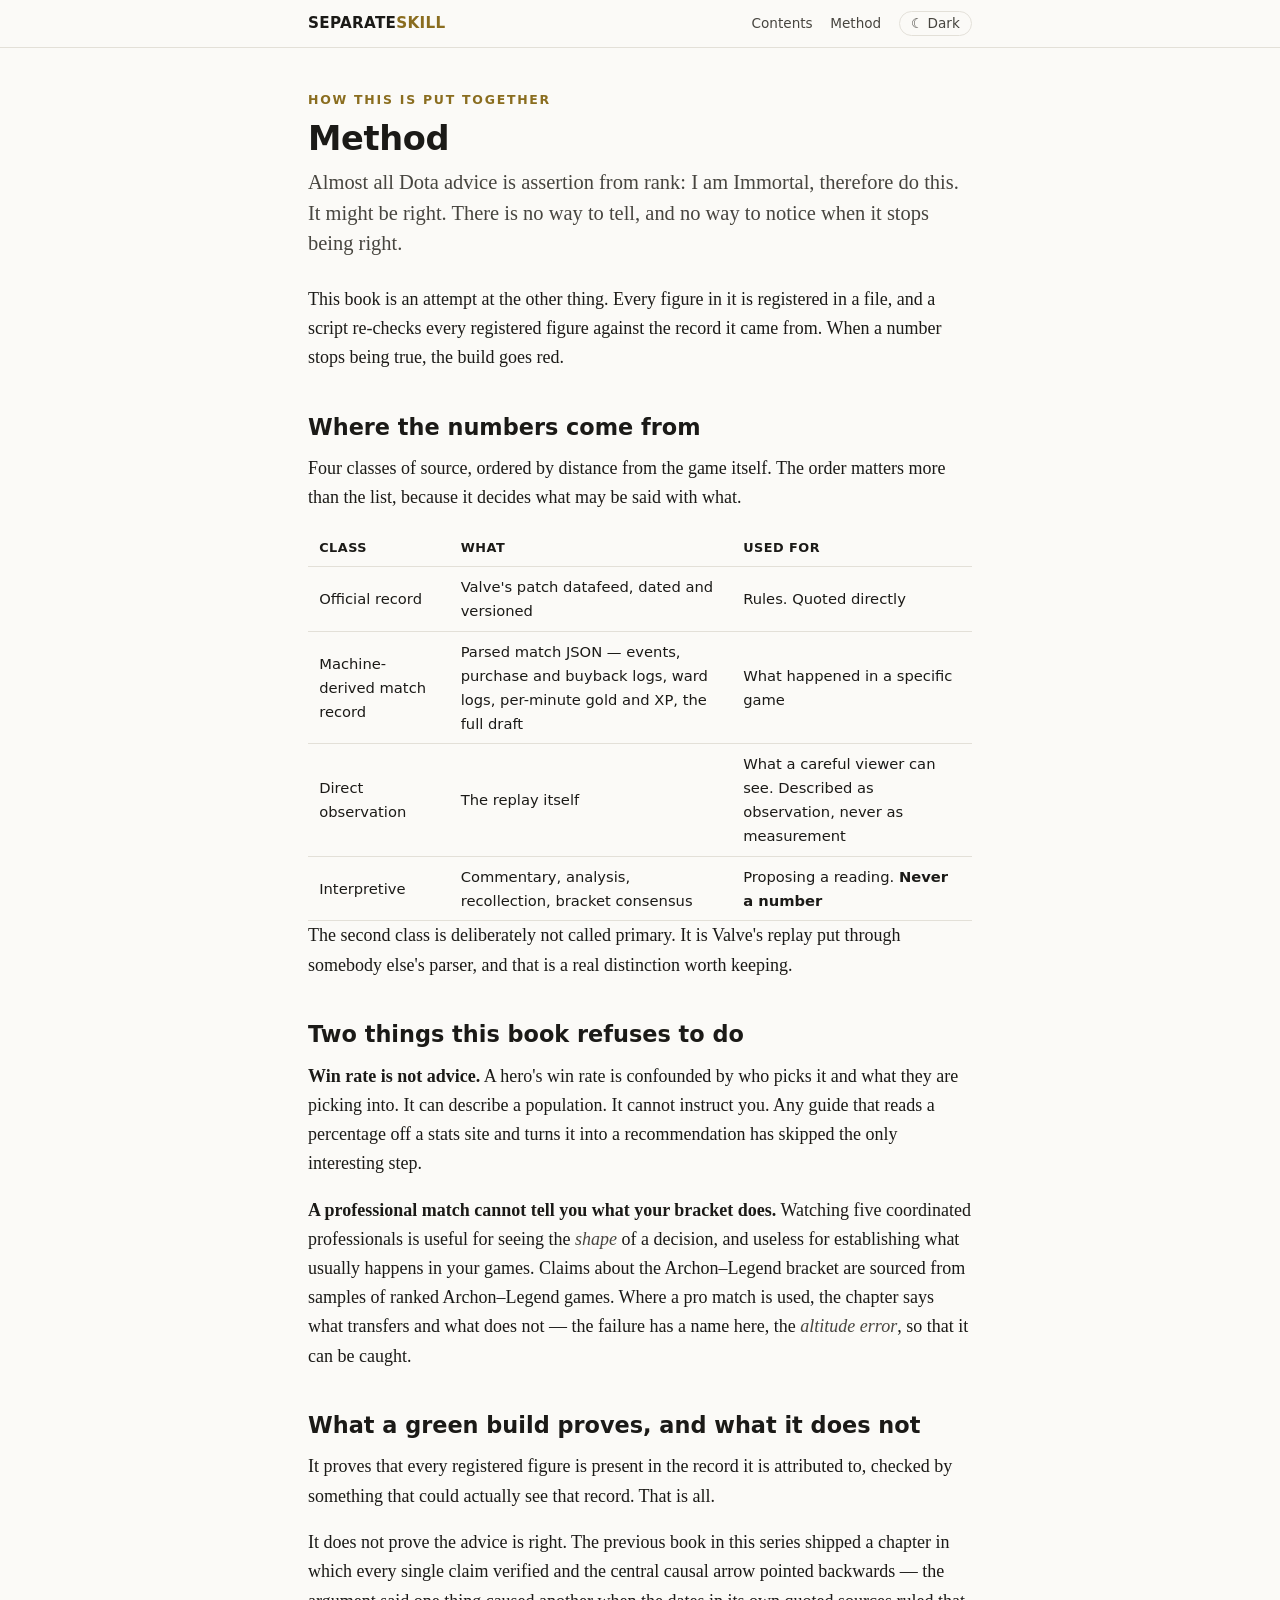
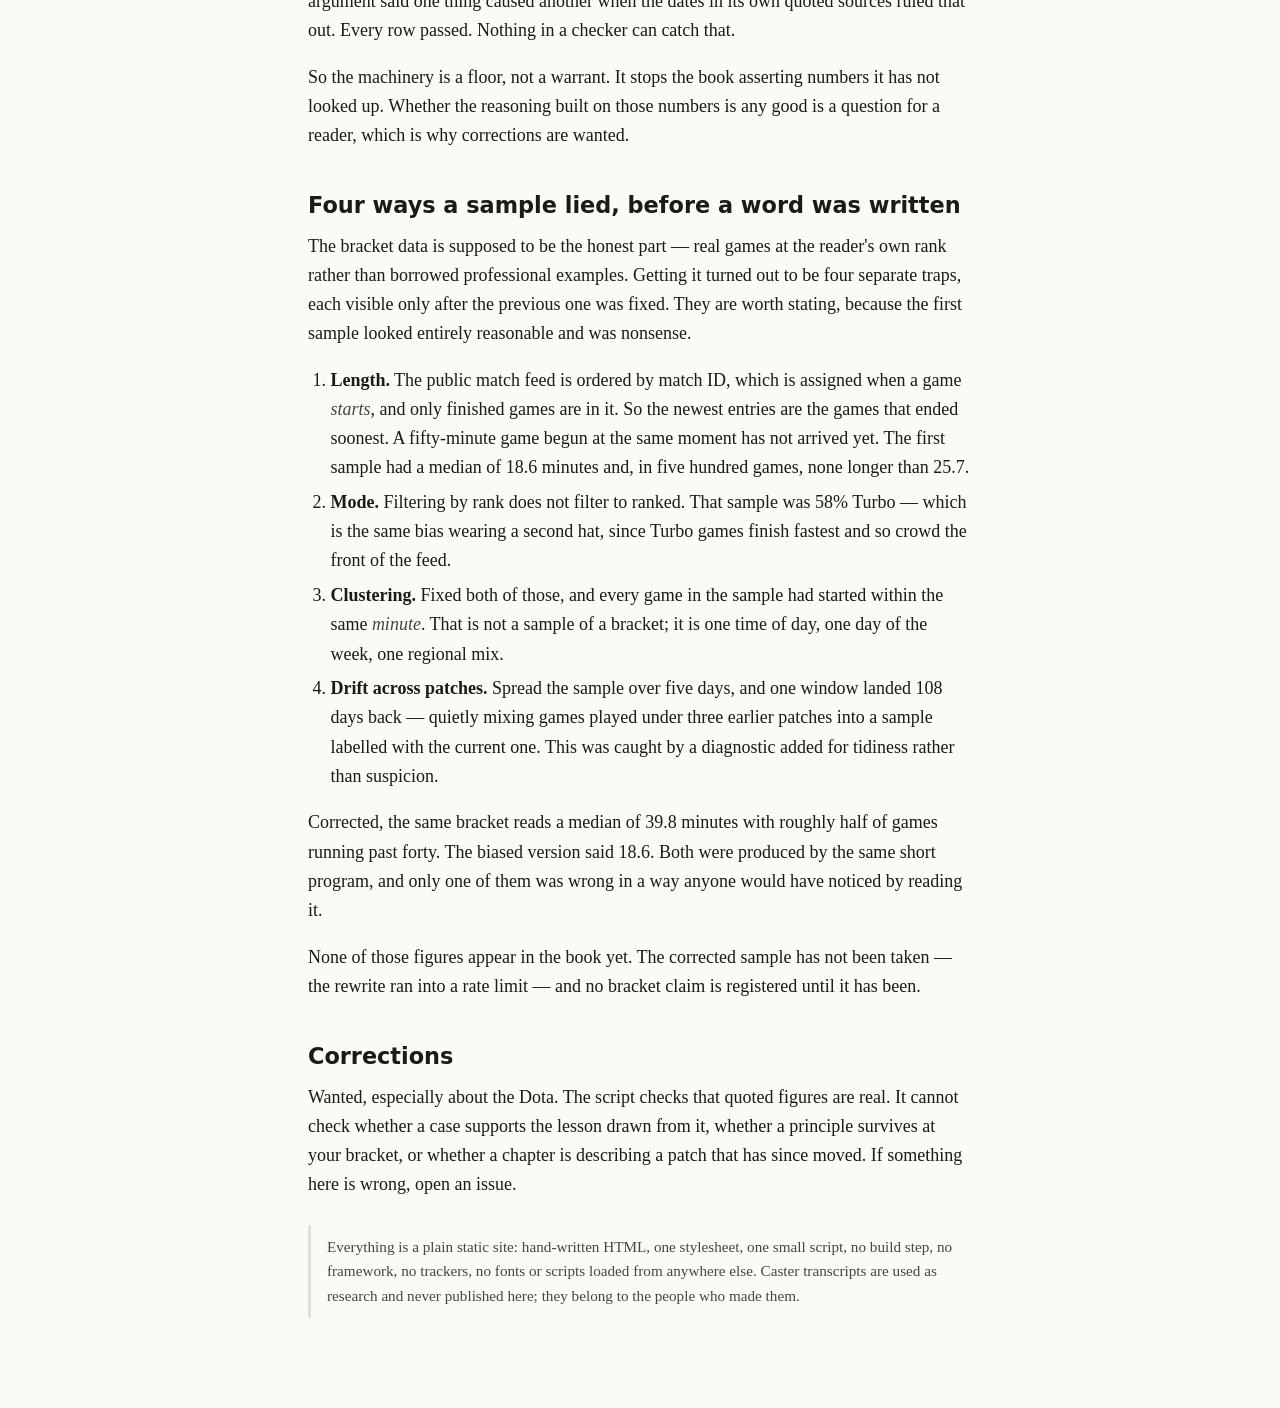
==== docs/about.html @ 22337fcd "The third checker, the site, and four ways a sample lied checks/data.py completes the verification s" ====
<!doctype html>
<html lang="en">
<meta charset="utf-8">
<meta name="viewport" content="width=device-width, initial-scale=1">
<title>Method — Winning Is a Separate Skill</title>
<meta name="description" content="How this Dota 2 book is sourced and checked: match IDs, Valve's structured patch notes, bracket samples, and a verification script that fails the build. Including what a green build does not prove.">
<script>try{var t=localStorage.getItem("separate-skill-theme");if(t)document.documentElement.setAttribute("data-theme",t);}catch(e){}</script>
<link rel="stylesheet" href="static/style.css">
<script defer src="static/theme.js"></script>

<a class="skip" href="#content">Skip to content</a>
<header class="site-header">
  <div class="wrap">
    <a class="brand" href="index.html">Separate<span>Skill</span></a>
    <nav class="site-nav">
      <a href="index.html">Contents</a>
      <a href="about.html">Method</a>
      <button class="theme-toggle" type="button">☾ Dark</button>
    </nav>
  </div>
</header>

<main id="content">
  <div class="wrap">
    <p class="kicker">How this is put together</p>
    <h1>Method</h1>
    <p class="lede">Almost all Dota advice is assertion from rank: I am Immortal, therefore do this.
      It might be right. There is no way to tell, and no way to notice when it stops being right.</p>

    <p>This book is an attempt at the other thing. Every figure in it is registered in a file, and a
      script re-checks every registered figure against the record it came from. When a number stops
      being true, the build goes red.</p>

    <h2>Where the numbers come from</h2>

    <p>Four classes of source, ordered by distance from the game itself. The order matters more than
      the list, because it decides what may be said with what.</p>

    <table>
      <thead><tr><th>Class</th><th>What</th><th>Used for</th></tr></thead>
      <tbody>
        <tr><td>Official record</td><td>Valve's patch datafeed, dated and versioned</td><td>Rules. Quoted directly</td></tr>
        <tr><td>Machine-derived match record</td><td>Parsed match JSON — events, purchase and buyback logs, ward logs, per-minute gold and XP, the full draft</td><td>What happened in a specific game</td></tr>
        <tr><td>Direct observation</td><td>The replay itself</td><td>What a careful viewer can see. Described as observation, never as measurement</td></tr>
        <tr><td>Interpretive</td><td>Commentary, analysis, recollection, bracket consensus</td><td>Proposing a reading. <strong>Never a number</strong></td></tr>
      </tbody>
    </table>

    <p>The second class is deliberately not called primary. It is Valve's replay put through somebody
      else's parser, and that is a real distinction worth keeping.</p>

    <h2>Two things this book refuses to do</h2>

    <p><strong>Win rate is not advice.</strong> A hero's win rate is confounded by who picks it and
      what they are picking into. It can describe a population. It cannot instruct you. Any guide
      that reads a percentage off a stats site and turns it into a recommendation has skipped the
      only interesting step.</p>

    <p><strong>A professional match cannot tell you what your bracket does.</strong> Watching five
      coordinated professionals is useful for seeing the <em>shape</em> of a decision, and useless for
      establishing what usually happens in your games. Claims about the Archon–Legend bracket are
      sourced from samples of ranked Archon–Legend games. Where a pro match is used, the chapter says
      what transfers and what does not — the failure has a name here, the <em>altitude error</em>, so
      that it can be caught.</p>

    <h2>What a green build proves, and what it does not</h2>

    <p>It proves that every registered figure is present in the record it is attributed to, checked
      by something that could actually see that record. That is all.</p>

    <p>It does not prove the advice is right. The previous book in this series shipped a chapter in
      which every single claim verified and the central causal arrow pointed backwards — the argument
      said one thing caused another when the dates in its own quoted sources ruled that out. Every
      row passed. Nothing in a checker can catch that.</p>

    <p>So the machinery is a floor, not a warrant. It stops the book asserting numbers it has not
      looked up. Whether the reasoning built on those numbers is any good is a question for a reader,
      which is why corrections are wanted.</p>

    <h2>Four ways a sample lied, before a word was written</h2>

    <p>The bracket data is supposed to be the honest part — real games at the reader's own rank rather
      than borrowed professional examples. Getting it turned out to be four separate traps, each
      visible only after the previous one was fixed. They are worth stating, because the first sample
      looked entirely reasonable and was nonsense.</p>

    <ol>
      <li><strong>Length.</strong> The public match feed is ordered by match ID, which is assigned when
        a game <em>starts</em>, and only finished games are in it. So the newest entries are the games
        that ended soonest. A fifty-minute game begun at the same moment has not arrived yet. The
        first sample had a median of 18.6 minutes and, in five hundred games, none longer than 25.7.</li>
      <li><strong>Mode.</strong> Filtering by rank does not filter to ranked. That sample was 58%
        Turbo — which is the same bias wearing a second hat, since Turbo games finish fastest and so
        crowd the front of the feed.</li>
      <li><strong>Clustering.</strong> Fixed both of those, and every game in the sample had started
        within the same <em>minute</em>. That is not a sample of a bracket; it is one time of day, one
        day of the week, one regional mix.</li>
      <li><strong>Drift across patches.</strong> Spread the sample over five days, and one window
        landed 108 days back — quietly mixing games played under three earlier patches into a sample
        labelled with the current one. This was caught by a diagnostic added for tidiness rather than
        suspicion.</li>
    </ol>

    <p>Corrected, the same bracket reads a median of 39.8 minutes with roughly half of games running
      past forty. The biased version said 18.6. Both were produced by the same short program, and only
      one of them was wrong in a way anyone would have noticed by reading it.</p>

    <p>None of those figures appear in the book yet. The corrected sample has not been taken —
      the rewrite ran into a rate limit — and no bracket claim is registered until it has been.</p>

    <h2>Corrections</h2>

    <p>Wanted, especially about the Dota. The script checks that quoted figures are real. It cannot
      check whether a case supports the lesson drawn from it, whether a principle survives at your
      bracket, or whether a chapter is describing a patch that has since moved. If something here is
      wrong, open an issue.</p>

    <p class="note">Everything is a plain static site: hand-written HTML, one stylesheet, one small
      script, no build step, no framework, no trackers, no fonts or scripts loaded from anywhere else.
      Caster transcripts are used as research and never published here; they belong to the people who
      made them.</p>
  </div>
</main>
</html>
---- docs/static/style.css ----
/* ============================================================
   Winning Is a Separate Skill — shared stylesheet
   Plain CSS, light/dark themes, print-friendly.
   Sixth in the series: same skeleton as The Quantum Quartet,
   The Bridge, No Such Form, The Going Concern and DutchABC.
   No KaTeX — no mathematics here either. The budget goes to
   evidence components instead: match timelines, figure strips,
   inversion blocks, and the replay pointer that ends every
   chapter. The accent is gold, because gold is what most of
   this book is actually about.
   ============================================================ */

:root {
  /* light theme (default) */
  --bg:            #fbfaf7;
  --bg-raised:     #ffffff;
  --ink:           #1b1a17;
  --ink-soft:      #47453f;
  --ink-faint:     #78756c;
  --rule:          #e3e0d8;
  --accent:        #8a6d1f;   /* gold — the resource the book is mostly about */
  --accent-soft:   #b09a5e;
  --link:          #7a5f18;
  --link-hover:    #4f3d0f;
  --known:         #2f6048;   /* what you already have; a correct parse */
  --trap:          #9c4221;   /* the wrong parse; the failure mode */
  --paper:         #f6f3ea;   /* the raised block behind a situation */
  --code-bg:       #f1efe8;
  --max:           44rem;
  --serif: "Iowan Old Style", "Palatino Linotype", Palatino, "Book Antiqua", Georgia, serif;
  --sans:  system-ui, -apple-system, "Segoe UI", Roboto, Helvetica, Arial, sans-serif;
  --mono:  ui-monospace, "SF Mono", "Cascadia Code", "Fira Code", Menlo, Consolas, monospace;
}

@media (prefers-color-scheme: dark) {
  :root {
    --bg:          #15161a;
    --bg-raised:   #1d1f24;
    --ink:         #eae8e2;
    --ink-soft:    #c1bfb7;
    --ink-faint:   #8d8b83;
    --rule:        #32343a;
    --accent:      #d9bd6a;
    --accent-soft: #a89050;
    --link:        #e0c67a;
    --link-hover:  #f0dfa8;
    --known:       #7cc0a0;
    --trap:        #e0a07c;
    --paper:       #22242a;
    --code-bg:     #24262b;
  }
}

/* explicit toggle wins over OS preference in both directions */
:root[data-theme="light"] {
  --bg:#fbfaf7; --bg-raised:#ffffff; --ink:#1b1a17; --ink-soft:#47453f;
  --ink-faint:#78756c; --rule:#e3e0d8; --accent:#8a6d1f; --accent-soft:#b09a5e;
  --link:#7a5f18; --link-hover:#4f3d0f; --known:#2f6048; --trap:#9c4221;
  --paper:#f6f3ea; --code-bg:#f1efe8;
}
:root[data-theme="dark"] {
  --bg:#15161a; --bg-raised:#1d1f24; --ink:#eae8e2; --ink-soft:#c1bfb7;
  --ink-faint:#8d8b83; --rule:#32343a; --accent:#d9bd6a; --accent-soft:#a89050;
  --link:#e0c67a; --link-hover:#f0dfa8; --known:#7cc0a0; --trap:#e0a07c;
  --paper:#22242a; --code-bg:#24262b;
}

* { box-sizing: border-box; }

html { -webkit-text-size-adjust: 100%; }

body {
  margin: 0;
  background: var(--bg);
  color: var(--ink);
  font-family: var(--serif);
  font-size: 1.125rem;
  line-height: 1.62;
  text-rendering: optimizeLegibility;
  -webkit-font-smoothing: antialiased;
}

/* ---- layout ---- */
.wrap { max-width: var(--max); margin: 0 auto; padding: 0 1.25rem; }

.site-header {
  border-bottom: 1px solid var(--rule);
  background: color-mix(in srgb, var(--bg) 88%, transparent);
  position: sticky; top: 0; z-index: 10;
  backdrop-filter: saturate(1.4) blur(6px);
}
.site-header .wrap {
  display: flex; align-items: center; gap: 1rem;
  padding-top: .7rem; padding-bottom: .7rem;
}
.brand {
  font-family: var(--sans);
  font-weight: 700; letter-spacing: .02em;
  font-size: .95rem; text-transform: uppercase;
  color: var(--ink); text-decoration: none; white-space: nowrap;
}
.brand span { color: var(--accent); }
.site-nav { margin-left: auto; display: flex; align-items: center; gap: 1.1rem; }
.site-nav a { font-family: var(--sans); font-size: .85rem; color: var(--ink-soft); text-decoration: none; }
.site-nav a:hover { color: var(--link-hover); }

.theme-toggle {
  font-family: var(--sans); font-size: .85rem;
  background: transparent; border: 1px solid var(--rule);
  color: var(--ink-soft); border-radius: 999px;
  padding: .28rem .7rem; cursor: pointer; line-height: 1;
}
.theme-toggle:hover { border-color: var(--accent-soft); color: var(--ink); }

/* Skip link: off-screen until focused, then a real, visible target. Not
   display:none and not width:0 — both remove it from the focus order, which
   defeats the point. The site header is sticky, so this sits above it. */
.skip {
  position: absolute; left: .75rem; top: -3rem; z-index: 20;
  padding: .5rem .9rem; border-radius: 0 0 7px 7px;
  background: var(--accent); color: var(--bg);
  font-family: var(--sans); font-size: .85rem; text-decoration: none;
  transition: top .12s ease-in;
}
.skip:focus { top: 0; color: var(--bg); outline: 2px solid var(--ink); }

main { padding: 2.6rem 0 4rem; }

/* A visible focus ring everywhere, since the skip link only helps if what it
   lands on can then be navigated. */
a:focus-visible, button:focus-visible, summary:focus-visible {
  outline: 2px solid var(--accent); outline-offset: 2px; border-radius: 3px;
}

/* ---- typography ---- */
h1, h2, h3 { font-family: var(--sans); line-height: 1.22; color: var(--ink); }
h1 { font-size: 2.1rem; font-weight: 800; letter-spacing: -.01em; margin: 0 0 .4rem; }
h2 { font-size: 1.4rem; font-weight: 700; margin: 2.6rem 0 .8rem; }
h3 { font-size: 1.08rem; font-weight: 700; margin: 1.8rem 0 .5rem; }

p { margin: 0 0 1.1rem; }
a { color: var(--link); text-decoration: underline; text-underline-offset: 2px; text-decoration-thickness: .5px; }
a:hover { color: var(--link-hover); }

strong { color: var(--ink); }
em { color: var(--ink-soft); }

ul, ol { margin: 0 0 1.1rem; padding-left: 1.4rem; }
li { margin-bottom: .35rem; }

blockquote {
  margin: 1.4rem 0; padding: .2rem 0 .2rem 1.2rem;
  border-left: 3px solid var(--accent-soft);
  color: var(--ink-soft); font-style: italic;
}

code, kbd {
  font-family: var(--mono);
  font-size: .86em; background: var(--code-bg); padding: .1em .38em; border-radius: 4px;
}
pre { background: var(--code-bg); padding: 1rem 1.1rem; border-radius: 8px; overflow-x: auto; line-height: 1.5; }
pre code { background: none; padding: 0; font-size: .8rem; }

hr { border: none; border-top: 1px solid var(--rule); margin: 2.4rem 0; }

table { border-collapse: collapse; width: 100%; font-family: var(--sans); font-size: .92rem; }
.table-scroll { overflow-x: auto; margin: 1.4rem 0; }
th, td { text-align: left; padding: .5rem .7rem; border-bottom: 1px solid var(--rule); }
th { font-weight: 700; color: var(--ink); font-size: .8rem; letter-spacing: .04em; text-transform: uppercase; }

/* ---- eyebrow / kicker ---- */
.kicker {
  font-family: var(--sans); font-size: .78rem; font-weight: 700;
  letter-spacing: .14em; text-transform: uppercase; color: var(--accent);
  margin: 0 0 .6rem;
}
.lede { font-size: 1.28rem; line-height: 1.5; color: var(--ink-soft); margin: 0 0 1.6rem; }

/* ============================================================
   Winning Is a Separate Skill — book components
   Added on top of the shared skeleton. The chapter blocks below
   are declared before any chapter exists, because the template
   in CONTEXT.md 3 is fixed and the markup should not be invented
   per chapter by whoever happens to be drafting.
   ============================================================ */

/* An aside that qualifies rather than decorates: what is not yet
   written, what a check does not prove, what is owed. */
.note {
  border-left: 3px solid var(--rule);
  padding: 0.6rem 0 0.6rem 1rem;
  margin: 1.6rem 0;
  color: var(--ink-soft);
  font-size: 0.95rem;
}

/* Contents entries carry no links while the chapters do not exist.
   Unlinked entries are set quieter than linked ones so the page
   cannot be mistaken for a book that is finished. */
ol.toc { margin: 0.4rem 0 1.8rem 1.4rem; }
ol.toc li { margin: 0.3rem 0; color: var(--ink-soft); }
ol.toc li a { color: var(--link); }
.tag {
  font-family: var(--sans);
  font-size: 0.72rem;
  letter-spacing: 0.04em;
  text-transform: uppercase;
  color: var(--accent);
  border: 1px solid var(--accent-soft);
  border-radius: 2px;
  padding: 0.05rem 0.35rem;
  margin-left: 0.45rem;
  white-space: nowrap;
}

/* --- the four moves, and the blocks that follow them --- */

.situation {                      /* move 1: where you are, in the second person */
  background: var(--paper);
  border-left: 3px solid var(--accent);
  padding: 1rem 1.2rem;
  margin: 1.8rem 0;
}
.case {                           /* move 2: the named, replay-verifiable match */
  border: 1px solid var(--rule);
  border-left: 3px solid var(--known);
  padding: 1rem 1.2rem;
  margin: 1.8rem 0;
  background: var(--bg-raised);
}
.case-head { font-family: var(--sans); font-size: 0.85rem; color: var(--ink-faint); }
.case-head .who { color: var(--ink); font-weight: 600; }

.figures { display: flex; flex-wrap: wrap; gap: 1.2rem; margin: 0.9rem 0 0.2rem; }
.figures .k { display: block; font-family: var(--sans); font-size: 0.72rem;
              text-transform: uppercase; letter-spacing: 0.04em; color: var(--ink-faint); }
.figures .v { font-family: var(--mono); font-size: 1.05rem; color: var(--ink); }

.nextgame {                       /* move 4: solo-actionable, no hedging verbs */
  border: 1px solid var(--accent-soft);
  padding: 1rem 1.2rem;
  margin: 1.8rem 0;
}
.aftergame {                      /* move 5: the review loop, with a pass mark set in advance */
  border: 1px dashed var(--accent-soft);
  padding: 1rem 1.2rem;
  margin: 1.8rem 0;
}

.boundary {                       /* required: where the advice stops applying */
  border-left: 3px solid var(--trap);
  padding: 0.7rem 0 0.7rem 1rem;
  margin: 1.8rem 0;
}
.inversion {                      /* earned, never required: same action, opposite result by bracket */
  border: 1px solid var(--trap);
  padding: 1rem 1.2rem;
  margin: 1.8rem 0;
}
.owed {                           /* an honest outcome: no inversion found, and what one would look like */
  border: 1px dashed var(--trap);
  padding: 0.7rem 1rem;
  margin: 1.8rem 0;
  color: var(--ink-soft);
  font-size: 0.95rem;
}

.replay {                         /* the match ID and timestamps, so the reader can go and look */
  font-family: var(--mono);
  font-size: 0.9rem;
  background: var(--code-bg);
  padding: 0.9rem 1.1rem;
  margin: 1.8rem 0;
  overflow-x: auto;
}

/* Event timelines are wide and must scroll inside themselves rather than
   making the page scroll sideways on a phone. */
.timeline { overflow-x: auto; margin: 1.4rem 0; }
.timeline table { font-family: var(--mono); font-size: 0.85rem; white-space: nowrap; }
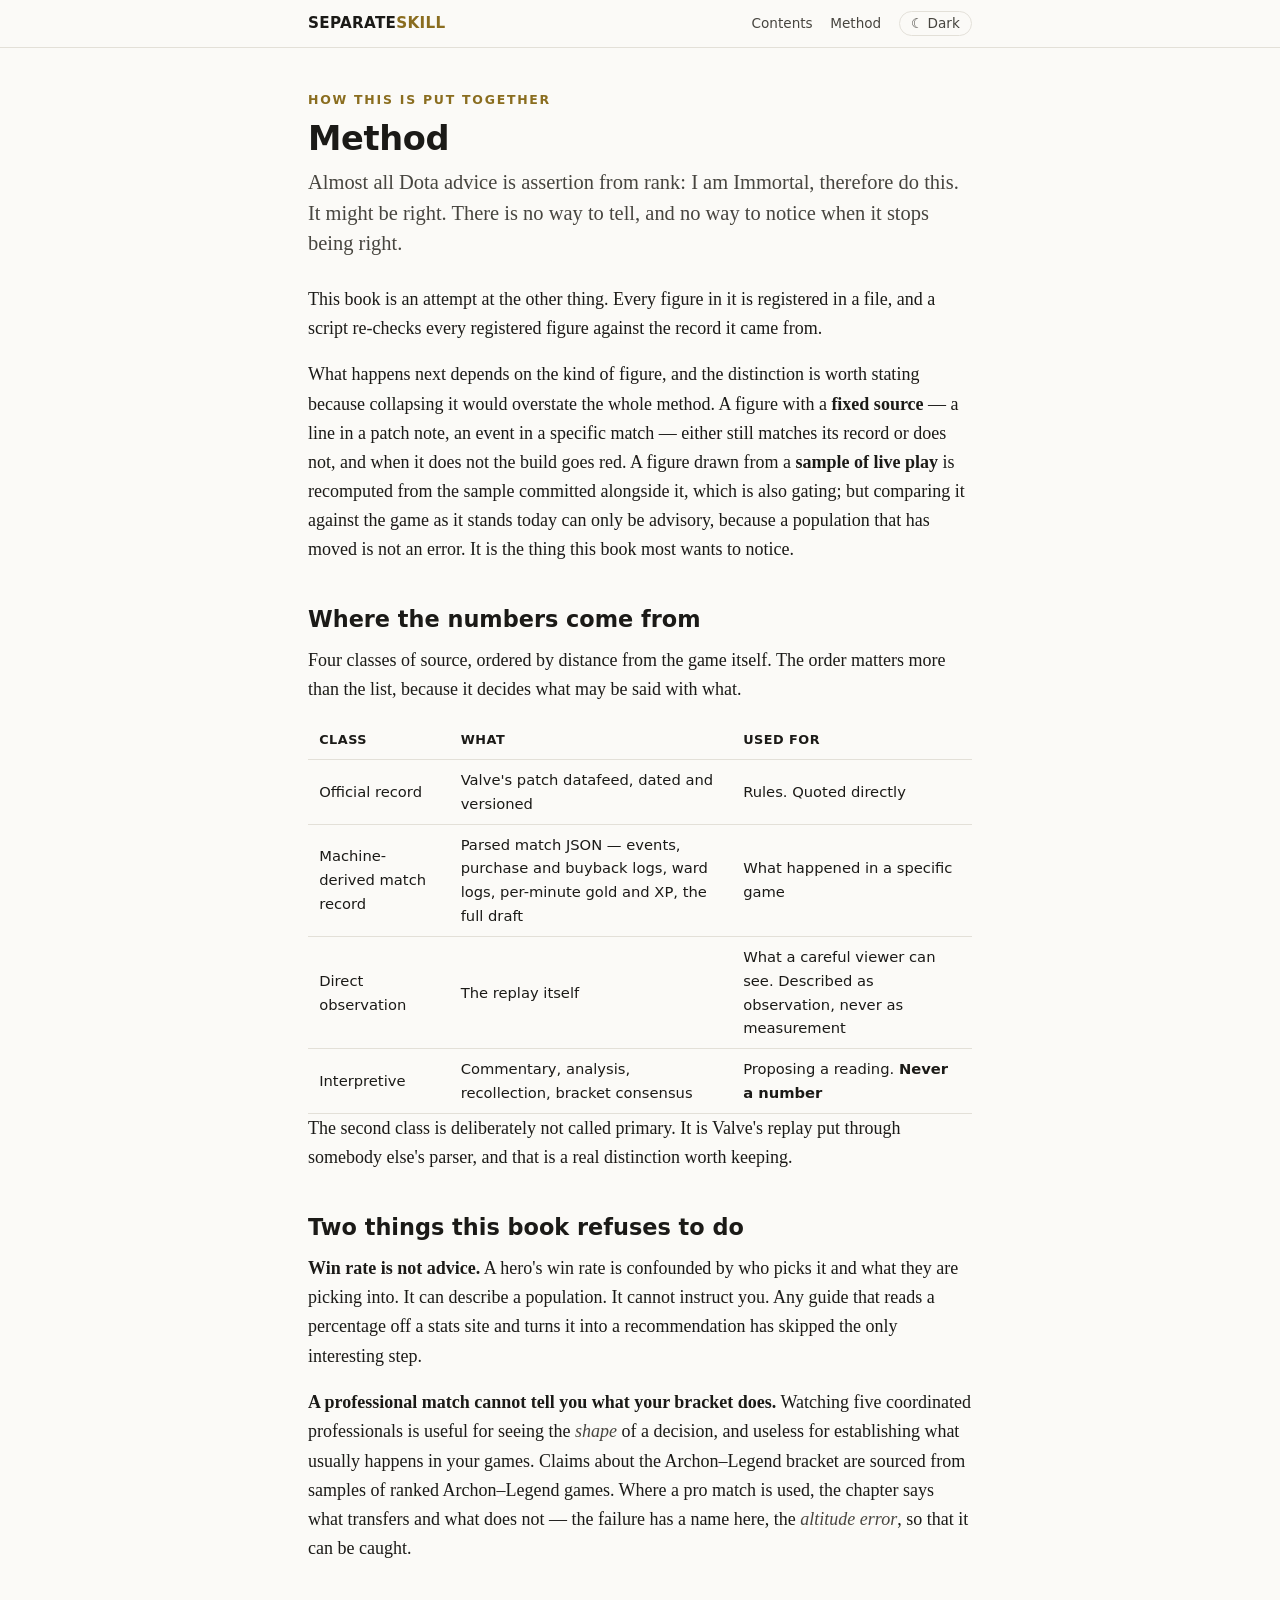
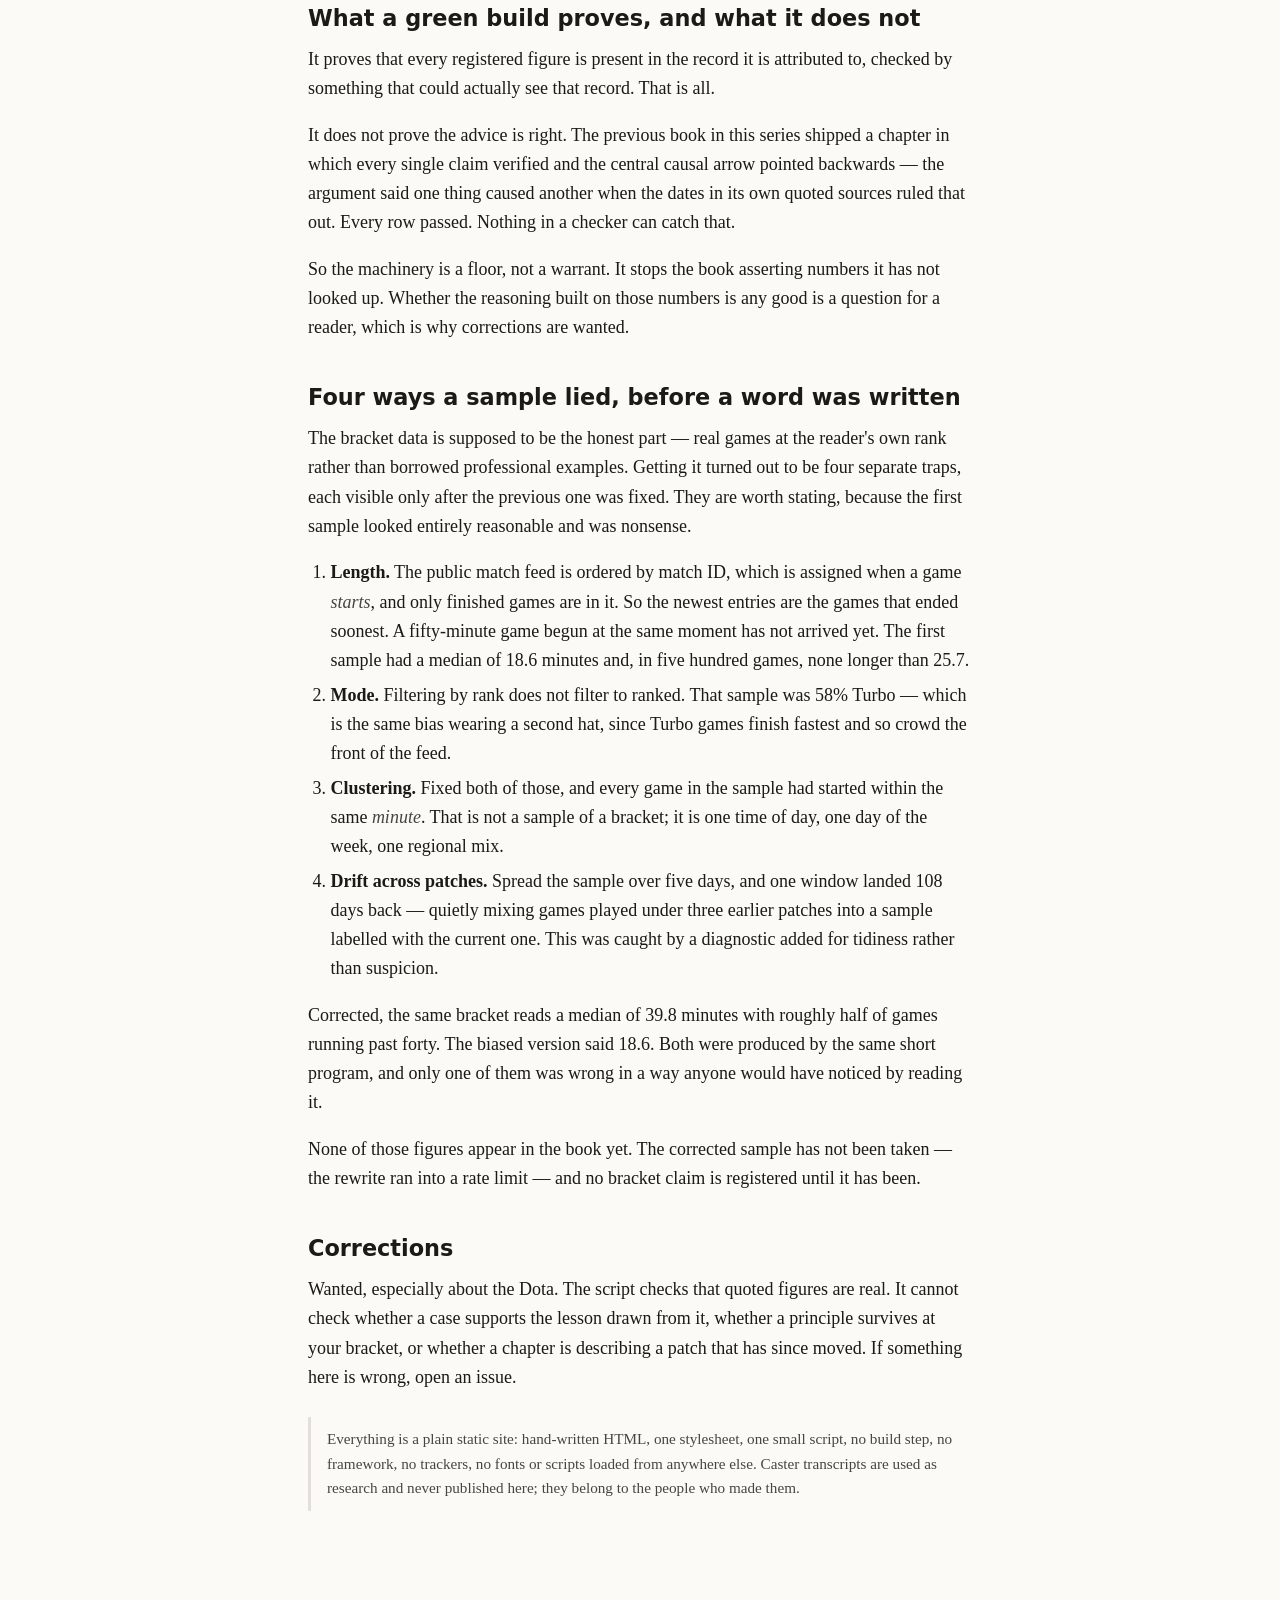
==== commit 5614ce08: "Repairs from external review: an ex-ante free death, chapter contracts, and a privacy rule with teet" ====
--- a/docs/about.html
+++ b/docs/about.html
@@ -28,8 +28,15 @@
       It might be right. There is no way to tell, and no way to notice when it stops being right.</p>
 
     <p>This book is an attempt at the other thing. Every figure in it is registered in a file, and a
-      script re-checks every registered figure against the record it came from. When a number stops
-      being true, the build goes red.</p>
+      script re-checks every registered figure against the record it came from.</p>
+
+    <p>What happens next depends on the kind of figure, and the distinction is worth stating because
+      collapsing it would overstate the whole method. A figure with a <strong>fixed source</strong> —
+      a line in a patch note, an event in a specific match — either still matches its record or does
+      not, and when it does not the build goes red. A figure drawn from a <strong>sample of live
+      play</strong> is recomputed from the sample committed alongside it, which is also gating; but
+      comparing it against the game as it stands today can only be advisory, because a population
+      that has moved is not an error. It is the thing this book most wants to notice.</p>
 
     <h2>Where the numbers come from</h2>
 
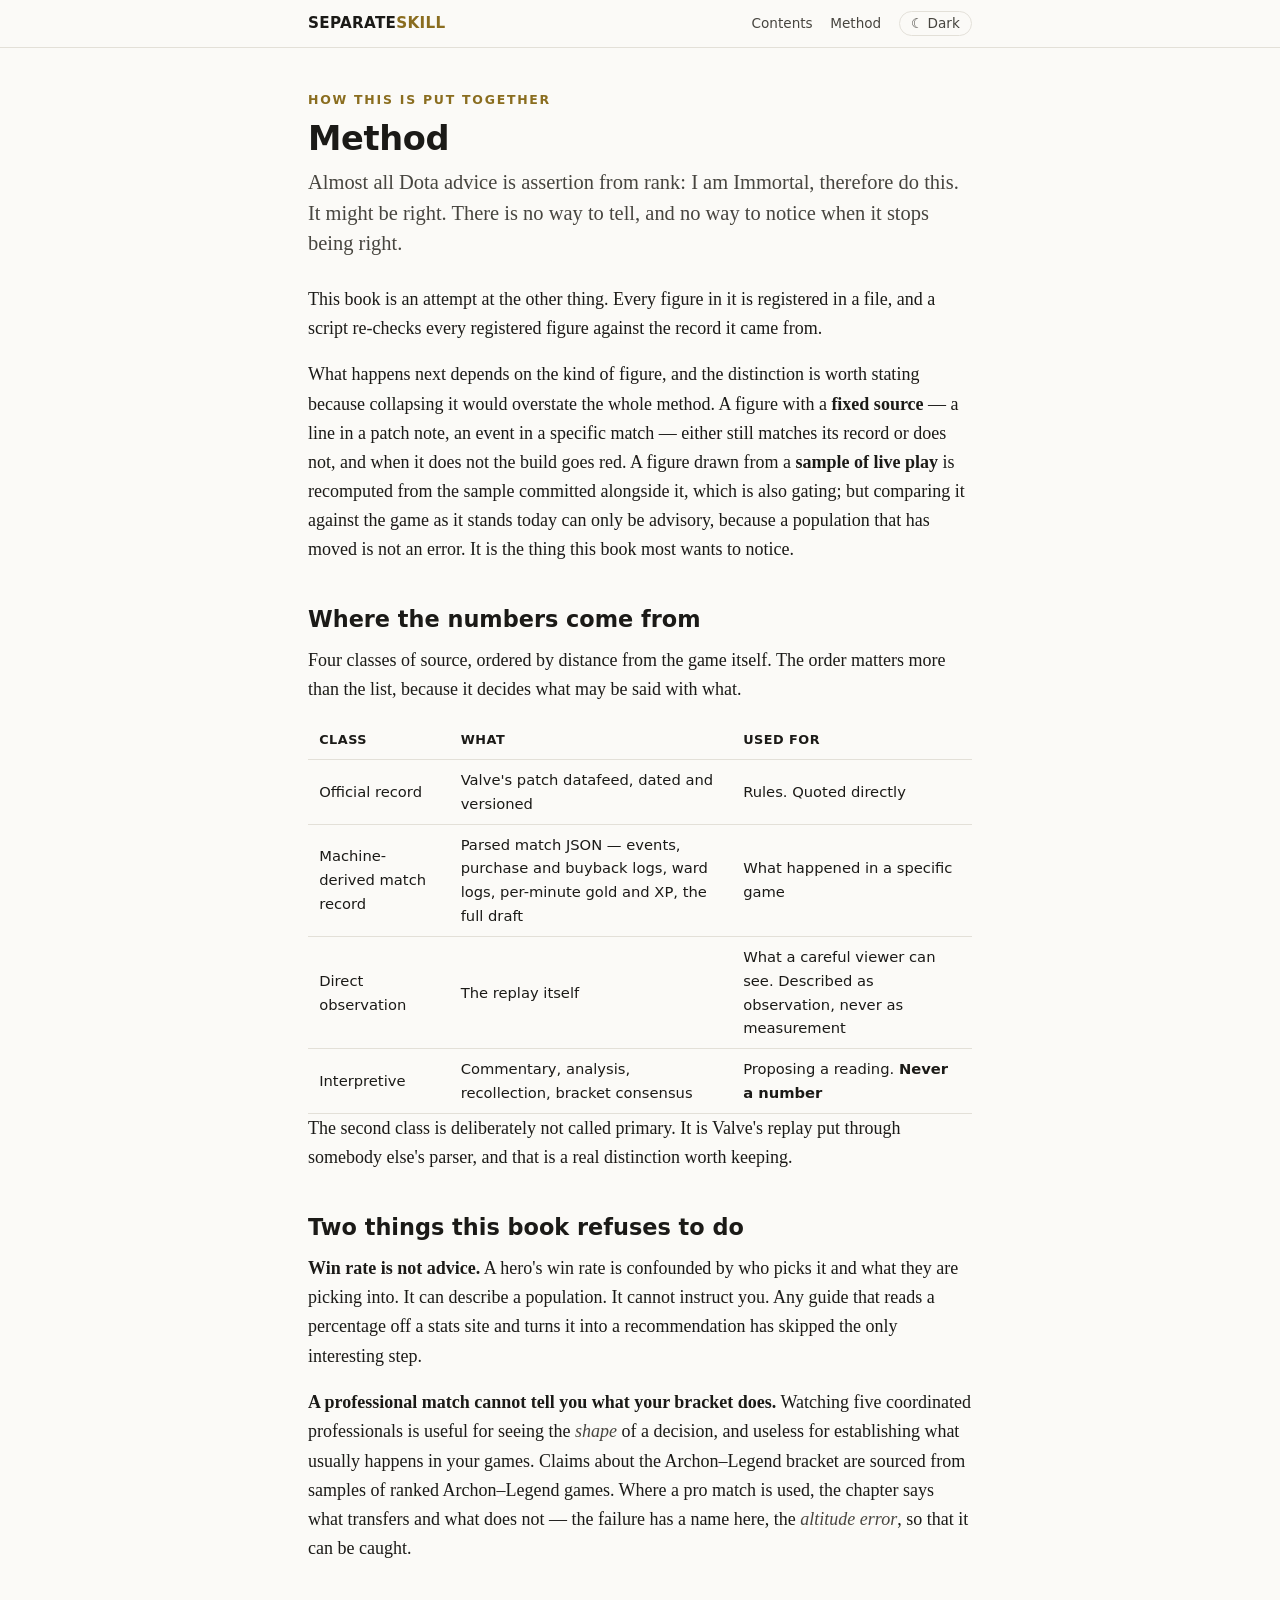
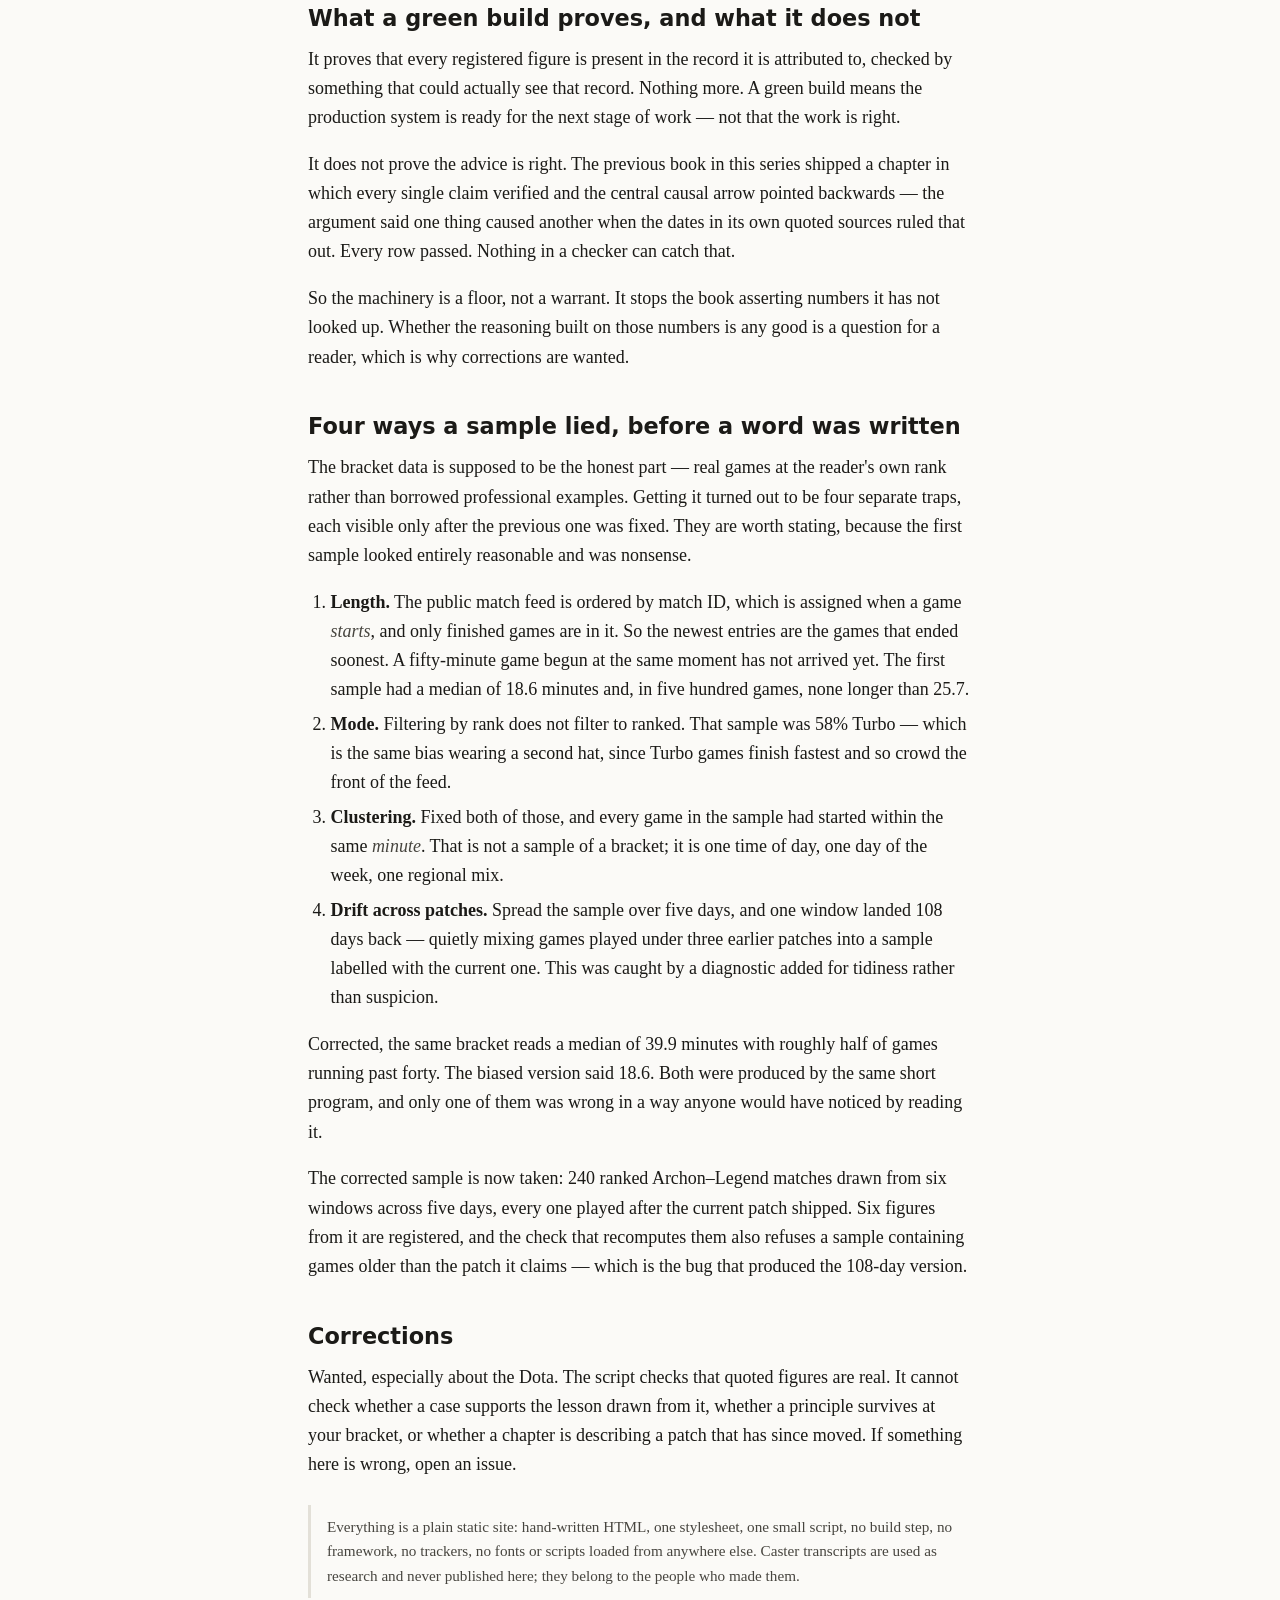
==== commit 63e3e72e: "The audit rule, made mechanical — and it found a retired premise on the live home page Formalised: a" ====
--- a/docs/about.html
+++ b/docs/about.html
@@ -73,7 +73,8 @@
     <h2>What a green build proves, and what it does not</h2>
 
     <p>It proves that every registered figure is present in the record it is attributed to, checked
-      by something that could actually see that record. That is all.</p>
+      by something that could actually see that record. Nothing more. A green build means the
+      production system is ready for the next stage of work — not that the work is right.</p>
 
     <p>It does not prove the advice is right. The previous book in this series shipped a chapter in
       which every single claim verified and the central causal arrow pointed backwards — the argument
@@ -108,12 +109,14 @@
         suspicion.</li>
     </ol>
 
-    <p>Corrected, the same bracket reads a median of 39.8 minutes with roughly half of games running
+    <p>Corrected, the same bracket reads a median of 39.9 minutes with roughly half of games running
       past forty. The biased version said 18.6. Both were produced by the same short program, and only
       one of them was wrong in a way anyone would have noticed by reading it.</p>
 
-    <p>None of those figures appear in the book yet. The corrected sample has not been taken —
-      the rewrite ran into a rate limit — and no bracket claim is registered until it has been.</p>
+    <p>The corrected sample is now taken: 240 ranked Archon–Legend matches drawn from six windows
+      across five days, every one played after the current patch shipped. Six figures from it are
+      registered, and the check that recomputes them also refuses a sample containing games older than
+      the patch it claims — which is the bug that produced the 108-day version.</p>
 
     <h2>Corrections</h2>
 
--- a/docs/static/style.css
+++ b/docs/static/style.css
@@ -278,3 +278,35 @@
    making the page scroll sideways on a phone. */
 .timeline { overflow-x: auto; margin: 1.4rem 0; }
 .timeline table { font-family: var(--mono); font-size: 0.85rem; white-space: nowrap; }
+
+/* The hold: the narration of the case stops, the reader commits, and only then
+   does the outcome appear. Styled as an interruption rather than an aside —
+   it is a required move, not a sidebar, and a reader who skims past it has
+   skipped the only part of the chapter that asks them to do something. */
+.hold {
+  border: 2px solid var(--accent);
+  background: var(--paper);
+  padding: 1.1rem 1.3rem;
+  margin: 2rem 0;
+}
+.hold > p:first-child {
+  font-family: var(--sans);
+  font-size: .78rem;
+  font-weight: 700;
+  letter-spacing: .12em;
+  text-transform: uppercase;
+  color: var(--accent);
+  margin-bottom: .7rem;
+}
+.hold ol { margin-bottom: 0; }
+.hold .state {
+  font-family: var(--mono);
+  font-size: .86rem;
+  background: var(--code-bg);
+  padding: .8rem 1rem;
+  margin: .9rem 0;
+  overflow-x: auto;
+}
+/* What the record shows after the commitment. Marked so a reader can see where
+   hindsight begins. */
+.reveal { border-left: 3px solid var(--ink-faint); padding-left: 1rem; margin: 1.8rem 0; }
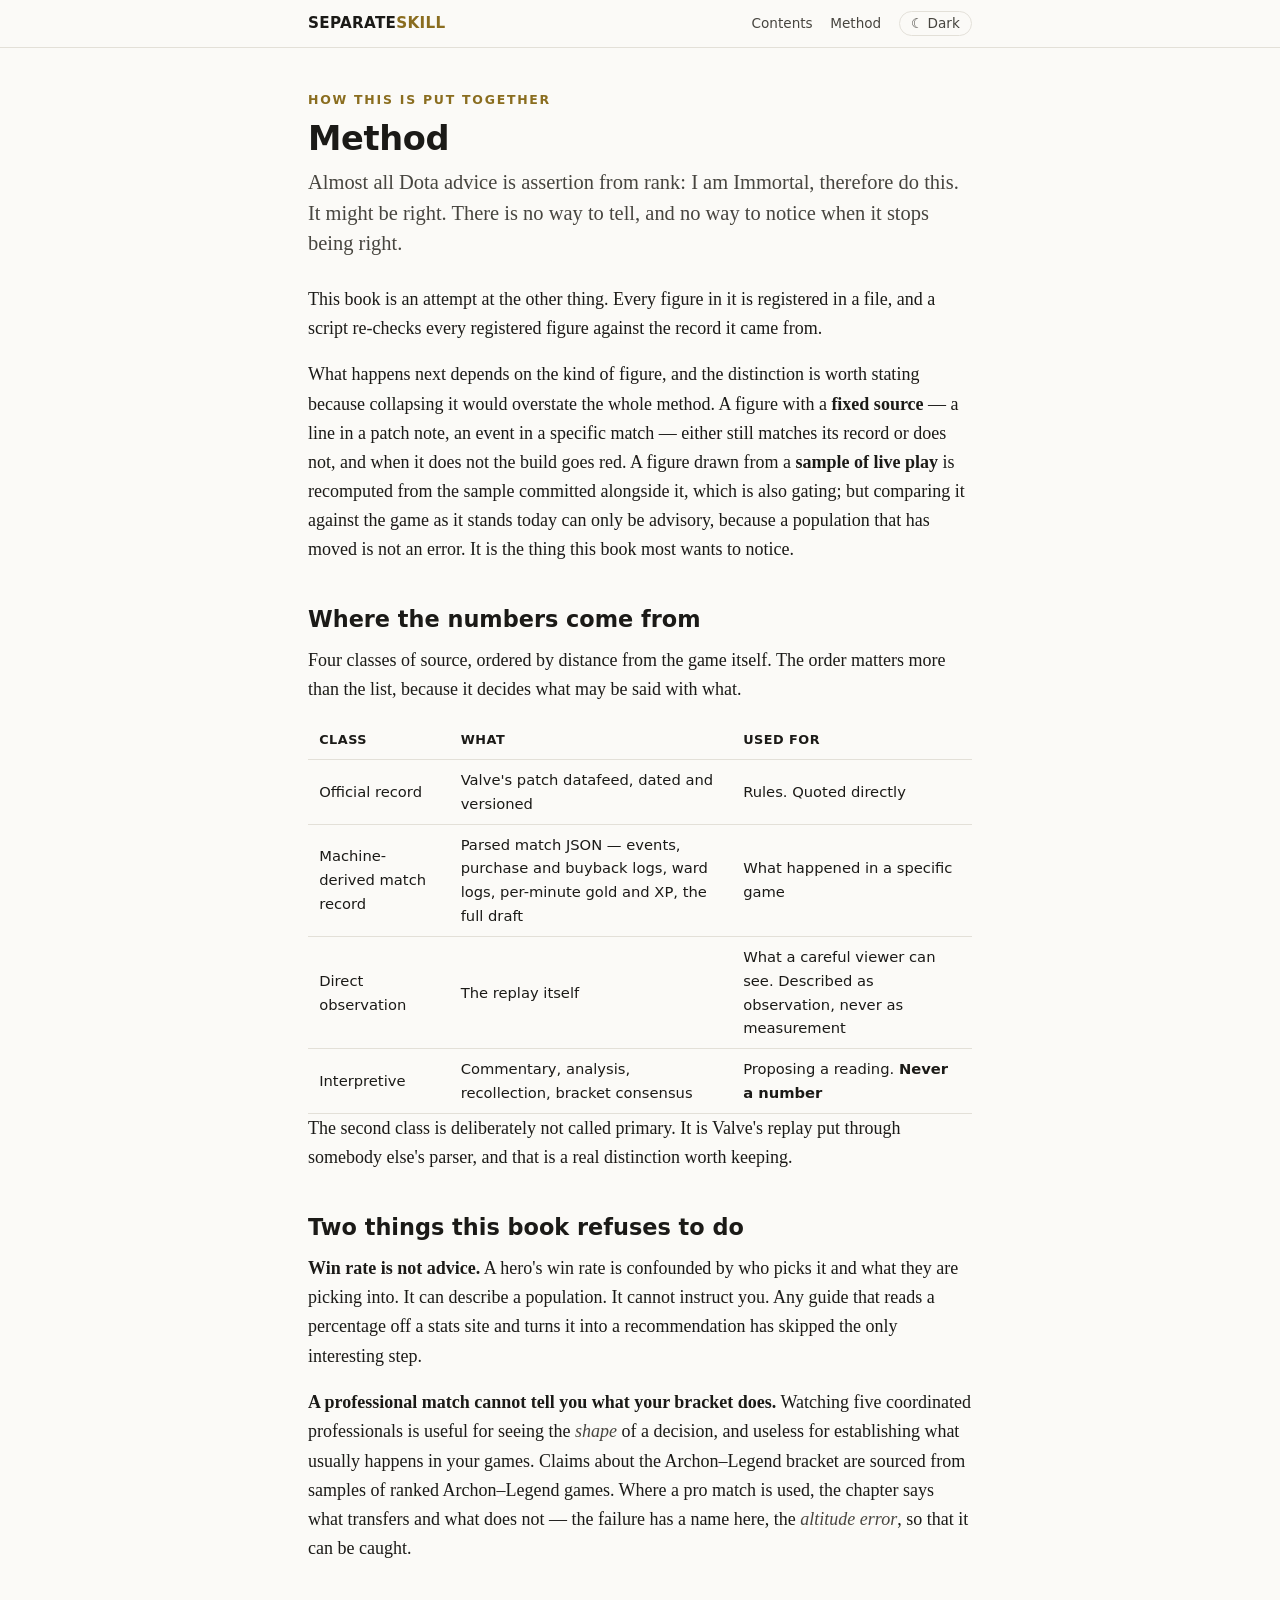
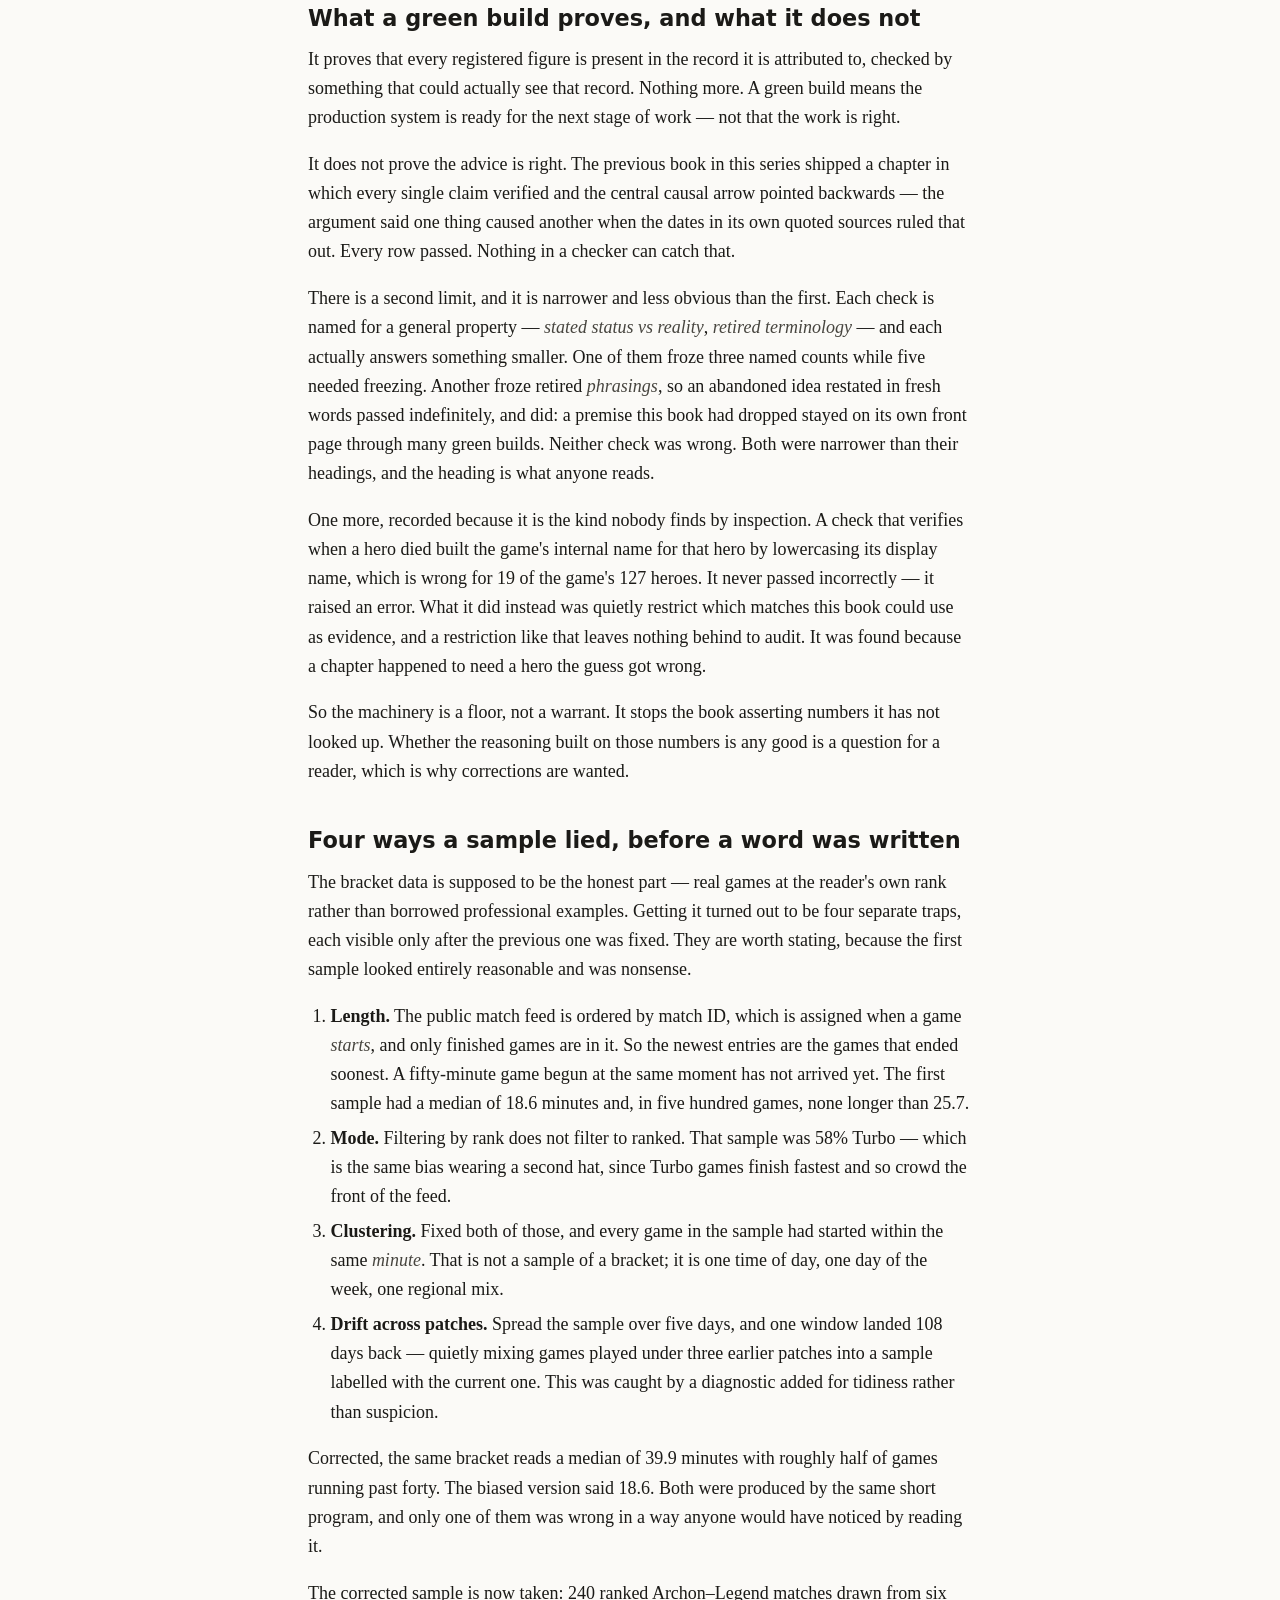
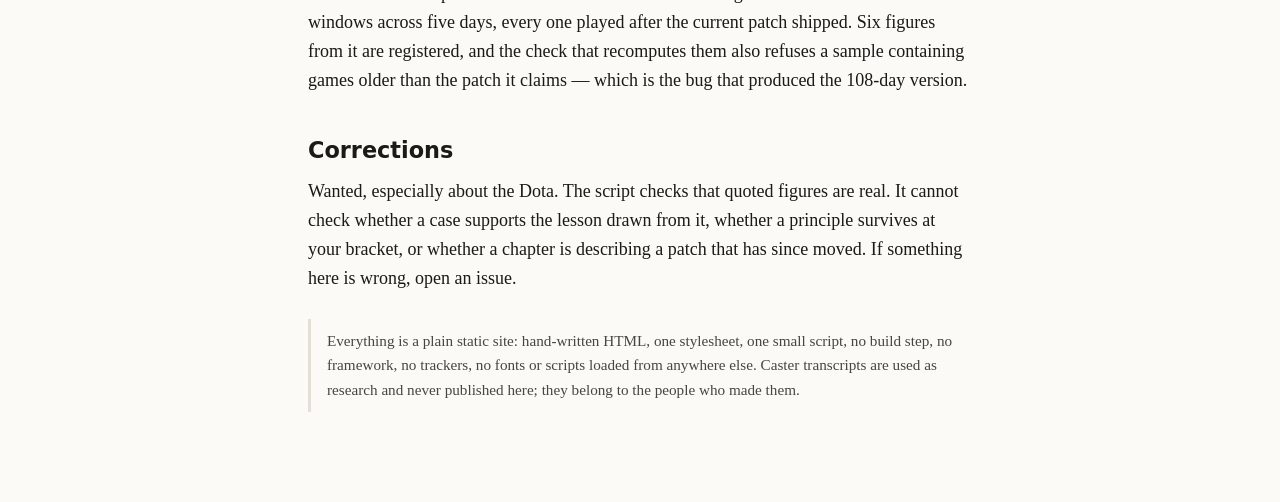
==== commit 984cd256: "What "CI green" actually meant, written down where it belongs Ch. 30 produced two kinds of finding: " ====
--- a/docs/about.html
+++ b/docs/about.html
@@ -81,6 +81,21 @@
       said one thing caused another when the dates in its own quoted sources ruled that out. Every
       row passed. Nothing in a checker can catch that.</p>
 
+    <p>There is a second limit, and it is narrower and less obvious than the first. Each check is
+      named for a general property — <em>stated status vs reality</em>, <em>retired terminology</em> —
+      and each actually answers something smaller. One of them froze three named counts while five
+      needed freezing. Another froze retired <em>phrasings</em>, so an abandoned idea restated in fresh
+      words passed indefinitely, and did: a premise this book had dropped stayed on its own front page
+      through many green builds. Neither check was wrong. Both were narrower than their headings, and
+      the heading is what anyone reads.</p>
+
+    <p>One more, recorded because it is the kind nobody finds by inspection. A check that verifies when
+      a hero died built the game's internal name for that hero by lowercasing its display name, which
+      is wrong for 19 of the game's 127 heroes. It never passed incorrectly — it raised an error. What
+      it did instead was quietly restrict which matches this book could use as evidence, and a
+      restriction like that leaves nothing behind to audit. It was found because a chapter happened to
+      need a hero the guess got wrong.</p>
+
     <p>So the machinery is a floor, not a warrant. It stops the book asserting numbers it has not
       looked up. Whether the reasoning built on those numbers is any good is a question for a reader,
       which is why corrections are wanted.</p>
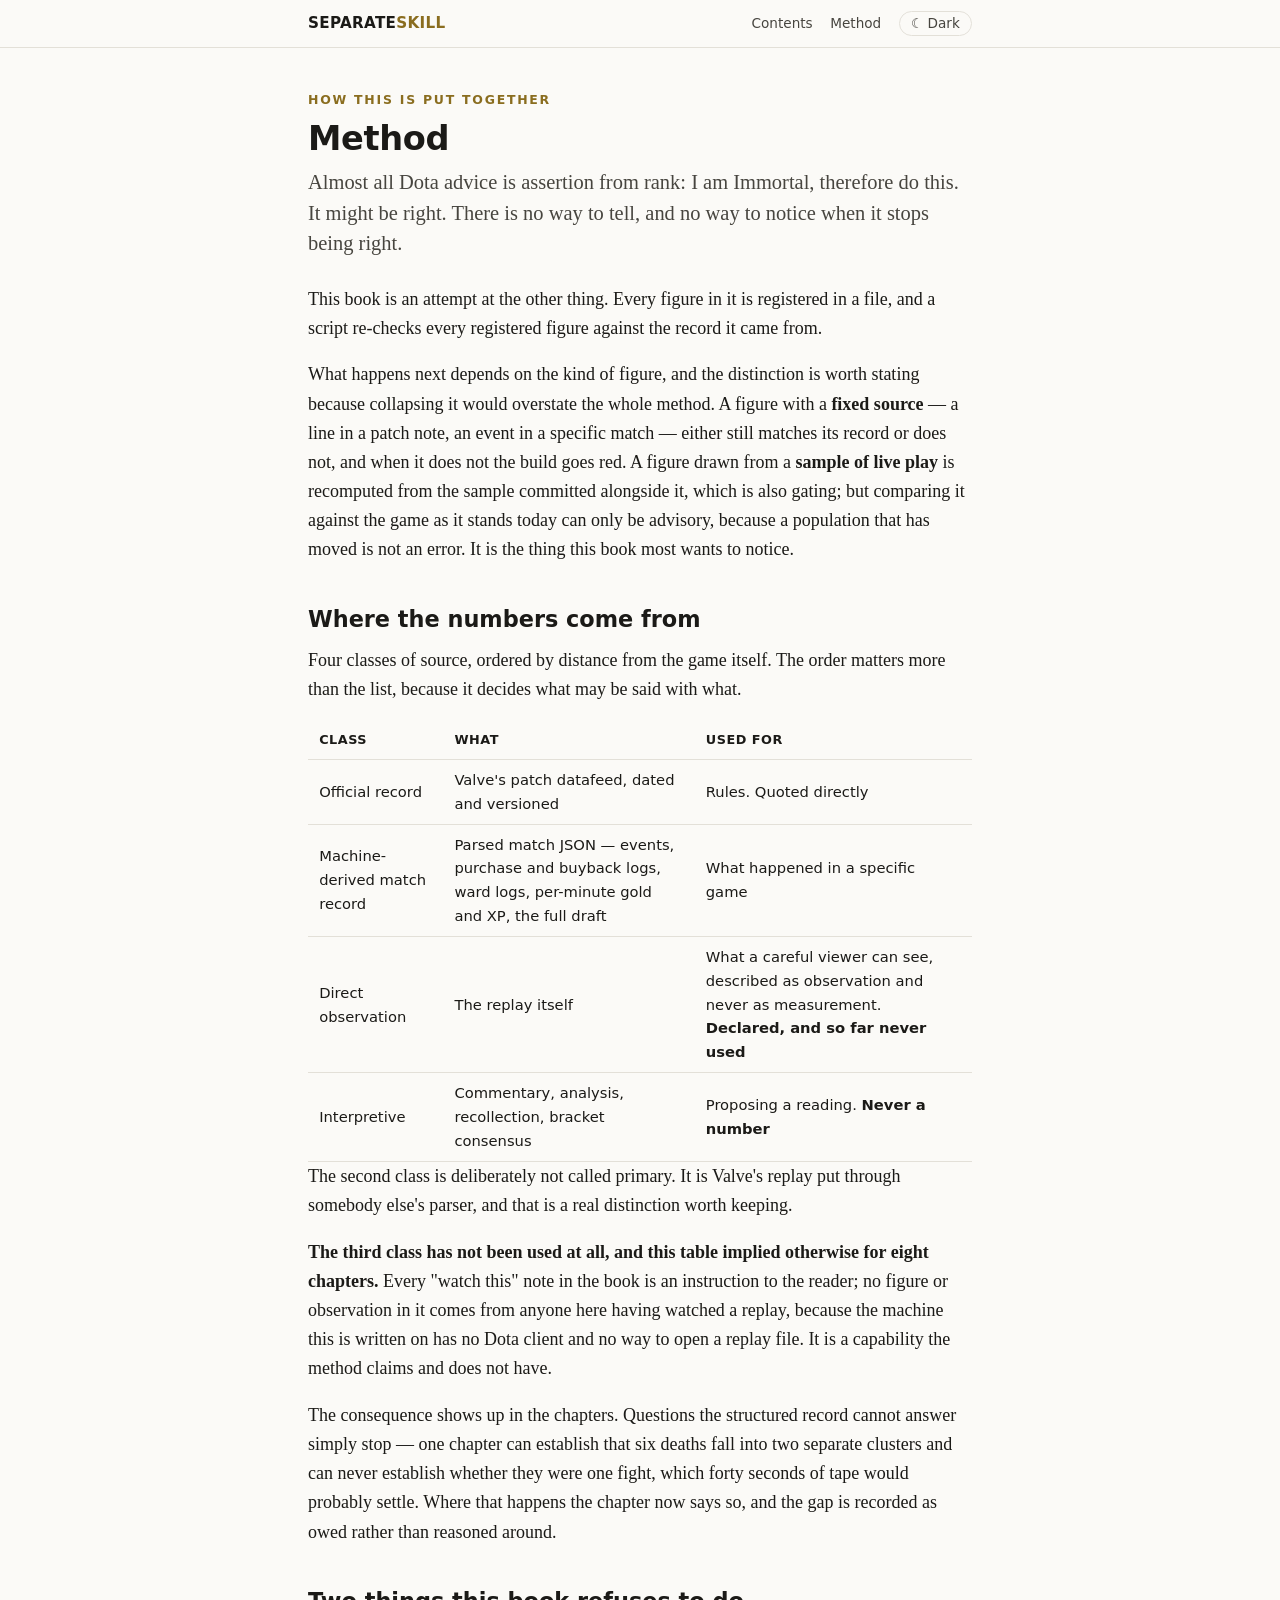
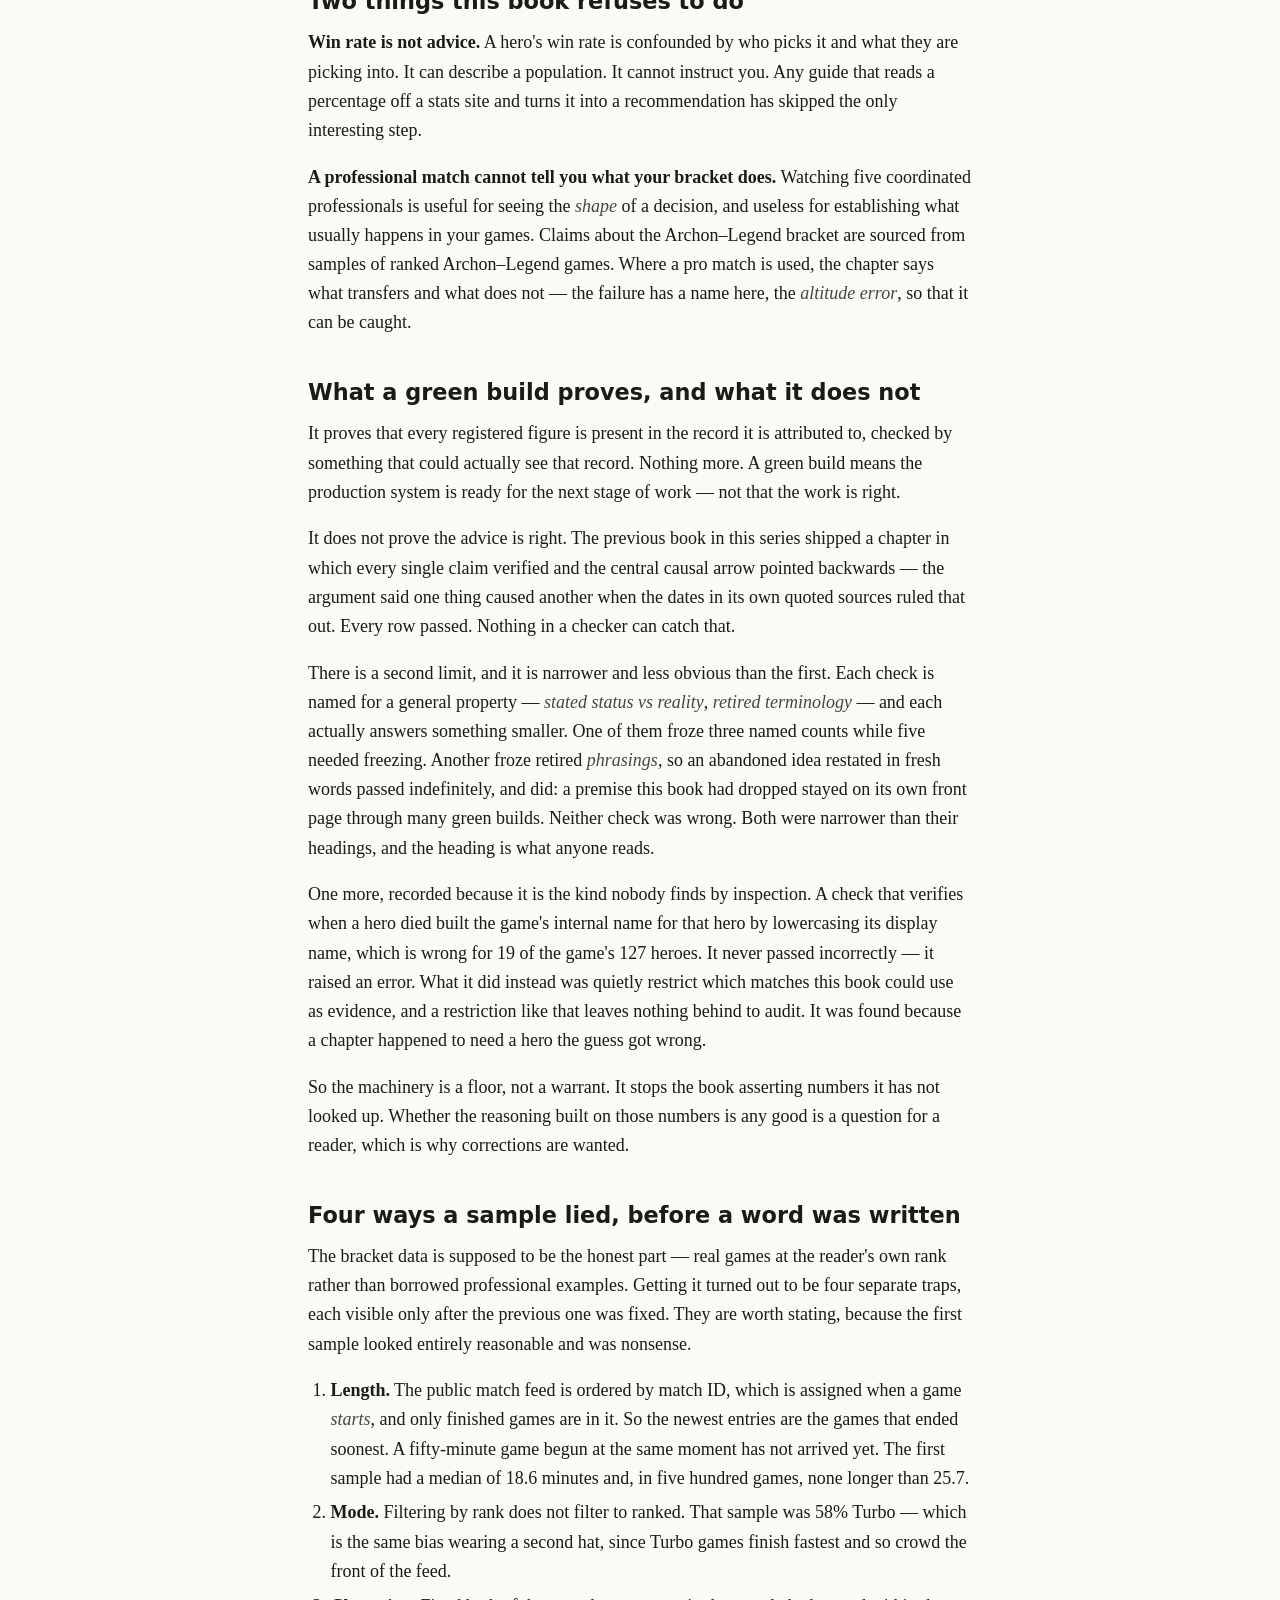
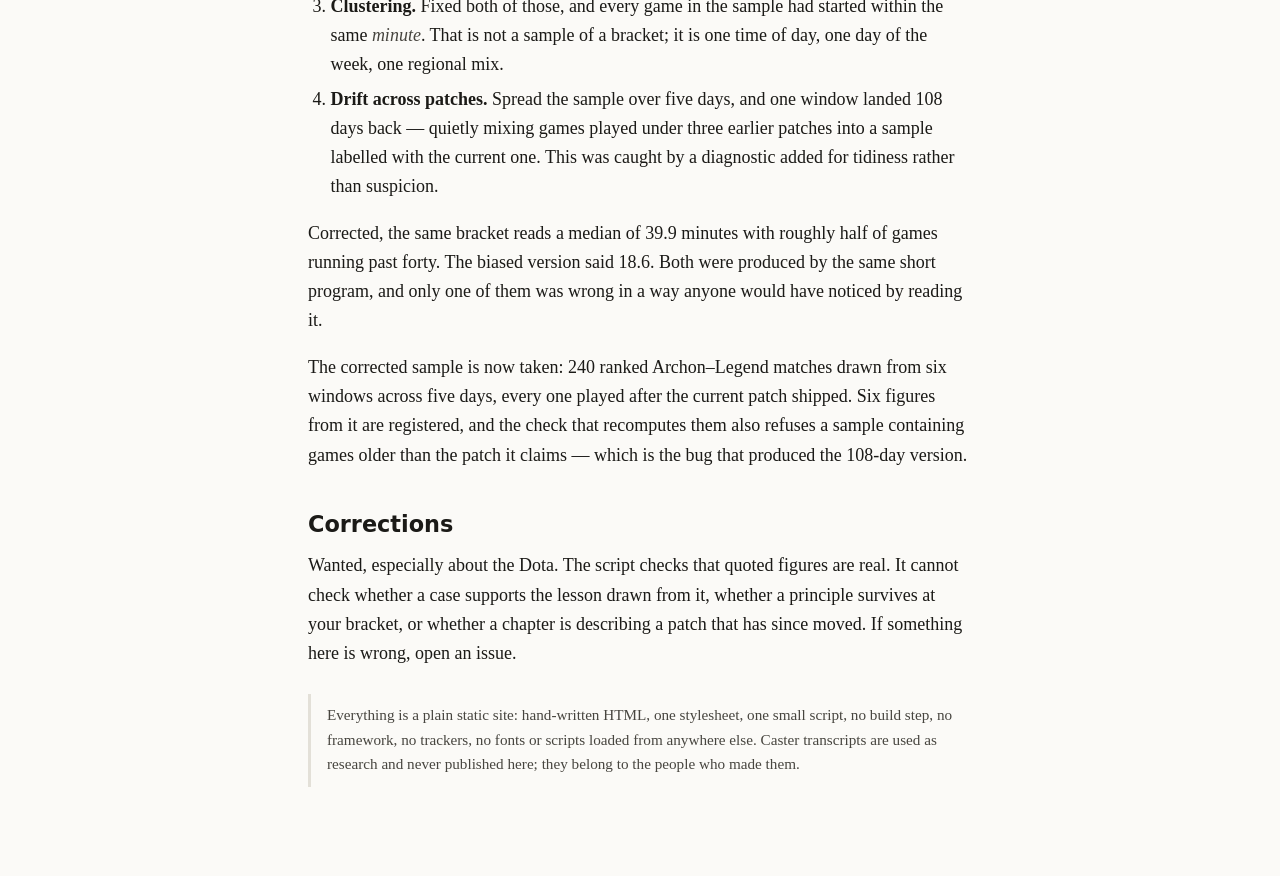
==== commit bc450a91: "Ch. 03 made ch. 04's mistake one chapter later, and the method claims a source it has never used TWO" ====
--- a/docs/about.html
+++ b/docs/about.html
@@ -48,13 +48,25 @@
       <tbody>
         <tr><td>Official record</td><td>Valve's patch datafeed, dated and versioned</td><td>Rules. Quoted directly</td></tr>
         <tr><td>Machine-derived match record</td><td>Parsed match JSON — events, purchase and buyback logs, ward logs, per-minute gold and XP, the full draft</td><td>What happened in a specific game</td></tr>
-        <tr><td>Direct observation</td><td>The replay itself</td><td>What a careful viewer can see. Described as observation, never as measurement</td></tr>
+        <tr><td>Direct observation</td><td>The replay itself</td><td>What a careful viewer can see, described as observation and never as measurement. <strong>Declared, and so far never used</strong></td></tr>
         <tr><td>Interpretive</td><td>Commentary, analysis, recollection, bracket consensus</td><td>Proposing a reading. <strong>Never a number</strong></td></tr>
       </tbody>
     </table>
 
     <p>The second class is deliberately not called primary. It is Valve's replay put through somebody
       else's parser, and that is a real distinction worth keeping.</p>
+
+    <p><strong>The third class has not been used at all, and this table implied otherwise for eight
+      chapters.</strong> Every "watch this" note in the book is an instruction to the reader; no figure
+      or observation in it comes from anyone here having watched a replay, because the machine this is
+      written on has no Dota client and no way to open a replay file. It is a capability the method
+      claims and does not have.</p>
+
+    <p>The consequence shows up in the chapters. Questions the structured record cannot answer simply
+      stop — one chapter can establish that six deaths fall into two separate clusters and can never
+      establish whether they were one fight, which forty seconds of tape would probably settle.
+      Where that happens the chapter now says so, and the gap is recorded as owed rather than reasoned
+      around.</p>
 
     <h2>Two things this book refuses to do</h2>
 
